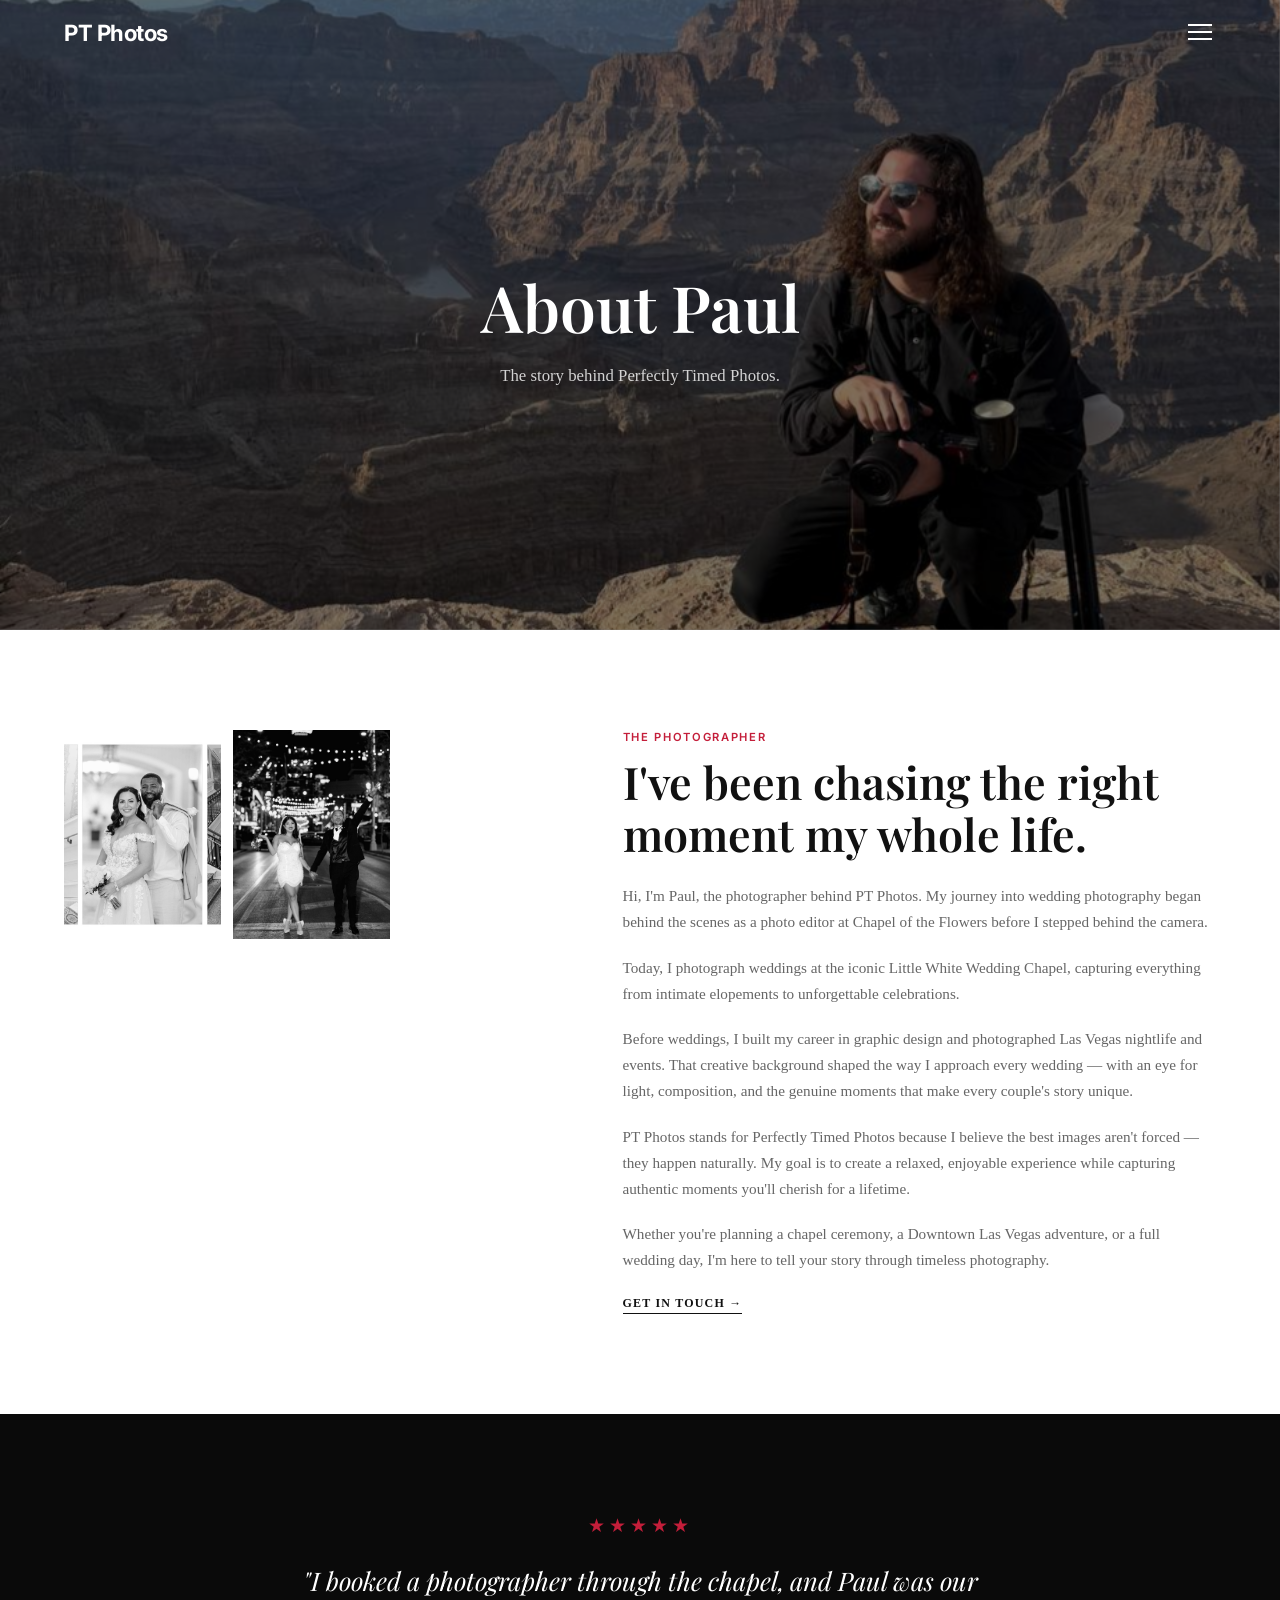
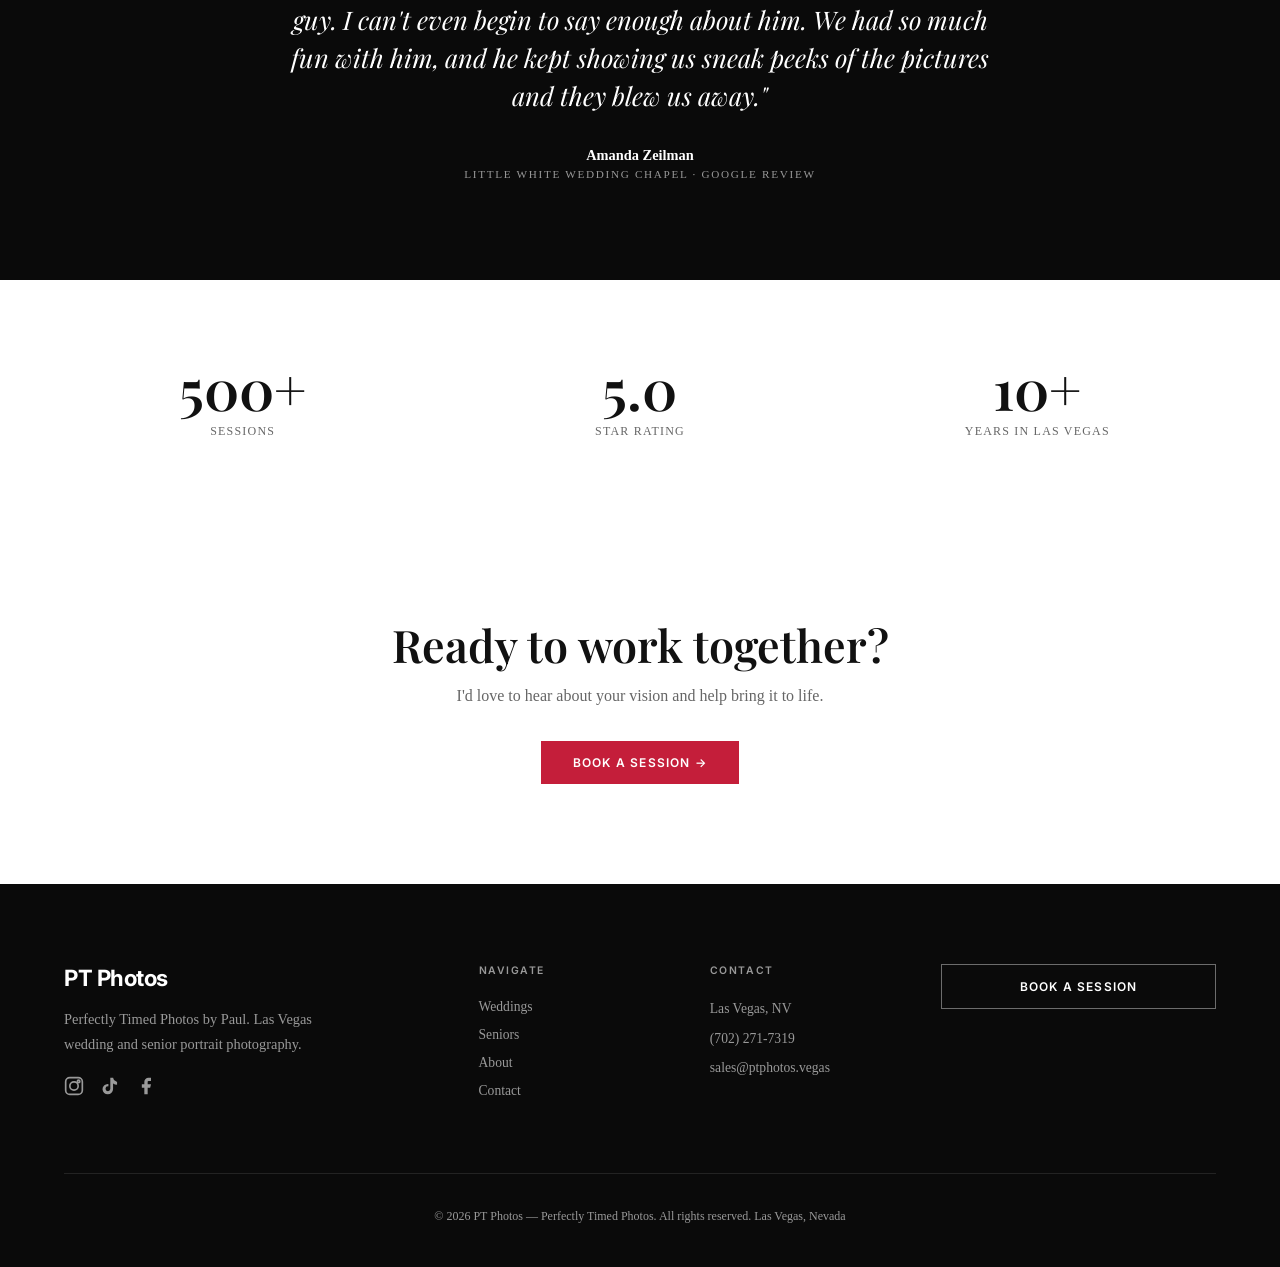
==== about.html @ 26a187cc "Add files via upload" ====
<!DOCTYPE html>
<html lang="en">
<head>
    <meta charset="UTF-8">
    <meta name="viewport" content="width=device-width, initial-scale=1.0">
    <title>About Paul | PT Photos Las Vegas</title>
    <meta name="description" content="Meet Paul, the photographer behind PT Photos. Las Vegas wedding and senior portrait photographer with 10+ years experience.">
    <link rel="canonical" href="https://ptphotos.vegas/about.html">
    <meta property="og:type" content="website">
    <meta property="og:title" content="About Paul | PT Photos Las Vegas">
    <meta property="og:description" content="Meet Paul, the photographer behind PT Photos. Las Vegas wedding and senior portrait photographer with 10+ years experience.">
    <meta property="og:image" content="https://ptphotos.vegas/photo20.JPG">
    <meta property="og:url" content="https://ptphotos.vegas/about.html">
    <meta name="twitter:card" content="summary_large_image">
    <link rel="stylesheet" href="styles.css">
</head>
<body>

    <nav class="navbar" id="navbar">
        <div class="nav-container">
            <a href="index.html" class="logo">PT Photos</a>
            <button class="nav-toggle" id="navToggle" aria-label="Menu">
                <span></span>
                <span></span>
                <span></span>
            </button>
            <ul class="nav-menu" id="navMenu">
                <li><a href="weddings.html">Weddings</a></li>
                <li><a href="seniors.html">Seniors</a></li>
                <li><a href="about.html" class="active">About</a></li>
                <li><a href="contact.html">Contact</a></li>
            </ul>
        </div>
    </nav>

    <!-- About Hero -->
    <section class="page-header" style="min-height:70vh">
        <div class="hero-bg">
            <img src="photo20.JPG" alt="Paul - PT Photos">
        </div>
        <div class="hero-overlay"></div>
        <div class="hero-content">
            <h1>About Paul</h1>
            <p class="hero-desc">The story behind Perfectly Timed Photos.</p>
        </div>
    </section>

    <!-- About Content -->
    <section class="about-home" style="padding:100px 0">
        <div class="container">
            <div class="about-home-grid reveal">
                <div class="about-home-photos">
                    <img loading="lazy" src="photo3.JPG" alt="Paul at work">
                    <img loading="lazy" src="photo5.JPG" alt="Wedding moment">
                </div>
                <div class="about-home-text">
                    <span class="section-label">The Photographer</span>
                    <h2 class="section-title">I've been chasing the right moment my whole life.</h2>
                    <p>Hi, I'm Paul, the photographer behind PT Photos. My journey into wedding photography began behind the scenes as a photo editor at Chapel of the Flowers before I stepped behind the camera.</p>
                    <p>Today, I photograph weddings at the iconic Little White Wedding Chapel, capturing everything from intimate elopements to unforgettable celebrations.</p>
                    <p>Before weddings, I built my career in graphic design and photographed Las Vegas nightlife and events. That creative background shaped the way I approach every wedding — with an eye for light, composition, and the genuine moments that make every couple's story unique.</p>
                    <p>PT Photos stands for Perfectly Timed Photos because I believe the best images aren't forced — they happen naturally. My goal is to create a relaxed, enjoyable experience while capturing authentic moments you'll cherish for a lifetime.</p>
                    <p>Whether you're planning a chapel ceremony, a Downtown Las Vegas adventure, or a full wedding day, I'm here to tell your story through timeless photography.</p>
                    <a href="contact.html" class="link-arrow">Get in Touch →</a>
                </div>
            </div>
        </div>
    </section>

    <!-- Testimonial -->
    <section class="testimonial">
        <div class="container">
            <div class="testimonial-content reveal">
                <div class="stars">★★★★★</div>
                <blockquote>"I booked a photographer through the chapel, and Paul was our guy. I can't even begin to say enough about him. We had so much fun with him, and he kept showing us sneak peeks of the pictures and they blew us away."</blockquote>
                <div class="testimonial-author">Amanda Zeilman</div>
                <div class="testimonial-source">Little White Wedding Chapel · Google Review</div>
            </div>
        </div>
    </section>

    <!-- Stats -->
    <section class="stats">
        <div class="container">
            <div class="stats-grid reveal">
                <div class="stat-item">
                    <div class="stat-number">500+</div>
                    <div class="stat-label">Sessions</div>
                </div>
                <div class="stat-item">
                    <div class="stat-number">5.0</div>
                    <div class="stat-label">Star Rating</div>
                </div>
                <div class="stat-item">
                    <div class="stat-number">10+</div>
                    <div class="stat-label">Years in Las Vegas</div>
                </div>
            </div>
        </div>
    </section>

    <!-- CTA -->
    <section class="cta-section">
        <div class="container">
            <div class="reveal">
                <h2 class="section-title">Ready to work together?</h2>
                <p>I'd love to hear about your vision and help bring it to life.</p>
                <a href="contact.html" class="btn btn-primary">Book a Session →</a>
            </div>
        </div>
    </section>

    <!-- Footer -->
    <footer class="footer">
        <div class="container">
            <div class="footer-grid">
                <div class="footer-brand">
                   <a href="index.html" class="logo" style="color:#fff">PT Photos</a>
                    <p>Perfectly Timed Photos by Paul. Las Vegas wedding and senior portrait photography.</p>
                    <div class="social-links">
                        <a href="https://www.instagram.com/ptphotos.vegas" target="_blank" rel="noopener" aria-label="Instagram">
                            <svg width="20" height="20" viewBox="0 0 24 24" fill="none" stroke="currentColor" stroke-width="2"><rect x="2" y="2" width="20" height="20" rx="5"/><circle cx="12" cy="12" r="5"/><circle cx="17.5" cy="6.5" r="1.5"/></svg>
                        </a>
                        <a href="https://www.tiktok.com/@perfectly.timed8" target="_blank" rel="noopener" aria-label="TikTok">
                            <svg width="20" height="20" viewBox="0 0 24 24" fill="currentColor"><path d="M19.59 6.69a4.83 4.83 0 01-3.77-4.25V2h-3.45v13.67a2.89 2.89 0 01-2.88 2.5 2.89 2.89 0 01-2.88-2.89 2.89 2.89 0 012.88-2.89c.2 0 .39.02.58.06V9.66a6.37 6.37 0 00-.58-.03A6.34 6.34 0 003 16.04 6.34 6.34 0 009.34 22a6.34 6.34 0 006.34-6.34V9.01a8.16 8.16 0 004.8 1.55V7.11a4.85 4.85 0 01-.89-.42z"/></svg>
                        </a>
                        <a href="https://www.facebook.com/share/1CvV9tf7gH/" target="_blank" rel="noopener" aria-label="Facebook">
                            <svg width="20" height="20" viewBox="0 0 24 24" fill="currentColor"><path d="M18 2h-3a5 5 0 00-5 5v3H7v4h3v8h4v-8h3l1-4h-4V7a1 1 0 011-1h3z"/></svg>
                        </a>
                    </div>
                </div>
                <div>
                    <div class="footer-title">Navigate</div>
                    <ul class="footer-links">
                        <li><a href="weddings.html">Weddings</a></li>
                        <li><a href="seniors.html">Seniors</a></li>
                        <li><a href="about.html">About</a></li>
                        <li><a href="contact.html">Contact</a></li>
                    </ul>
                </div>
                <div>
                    <div class="footer-title">Contact</div>
                    <div class="footer-contact">
                        <p>Las Vegas, NV</p>
                        <p>(702) 271-7319</p>
                        <p>sales@ptphotos.vegas</p>
                    </div>
                </div>
                <div>
                    <a href="contact.html" class="btn btn-outline" style="width:100%">Book a Session</a>
                </div>
            </div>
            <div class="footer-bottom">
                <p>© 2026 PT Photos — Perfectly Timed Photos. All rights reserved. Las Vegas, Nevada</p>
            </div>
        </div>
    </footer>

    <script src="script.js"></script>
</body>
</html>
---- styles.css ----
/* ============================================
   PT Photos — Multi-Page Website
   Based on Airo.ai design from video
   ============================================ */

@import url('https://fonts.googleapis.com/css2?family=Inter:wght@300;400;500;600;700&family=Playfair+Display:ital,wght@0,400;0,600;0,700;1,400&display=swap');

:root {
    --bg: #ffffff;
    --bg-dark: #0a0a0a;
    --bg-card: #111111;
    --text: #111111;
    --text-light: #ffffff;
    --text-muted: #666666;
    --text-muted-dark: #999999;
    --accent: #c41e3a;
    --accent-hover: #a01830;
    --border: rgba(0,0,0,0.08);
    --border-light: rgba(255,255,255,0.1);
    --transition: all 0.3s ease;
    --font-serif: 'Playfair Display', Georgia, serif;
    --font-sans: 'Inter', -apple-system, BlinkMacSystemFont, sans-serif;
}

* { margin: 0; padding: 0; box-sizing: border-box; }

html, body {
    overflow-x: hidden;
    max-width: 100%;
}

.container {
    max-width: 1200px;
    margin: 0 auto;
    padding: 0 24px;
}

img { max-width: 100%; display: block; }

/* ─── Typography ─── */
h1, h2, h3, h4 {
    font-family: var(--font-serif);
    font-weight: 600;
    line-height: 1.2;
}

.section-label {
    font-family: var(--font-sans);
    font-size: 0.7rem;
    font-weight: 600;
    text-transform: uppercase;
    letter-spacing: 0.15em;
    color: var(--accent);
    margin-bottom: 16px;
    display: block;
}

.section-title {
    font-family: var(--font-serif);
    font-size: clamp(1.8rem, 4vw, 2.8rem);
    font-weight: 600;
    line-height: 1.15;
    margin-bottom: 20px;
    color: var(--text);
}

.section-title.light { color: var(--text-light); }

p {
    color: var(--text-muted);
    line-height: 1.7;
    margin-bottom: 16px;
}

/* ─── Buttons ─── */
.btn {
    display: inline-flex;
    align-items: center;
    justify-content: center;
    gap: 8px;
    padding: 14px 32px;
    font-family: var(--font-sans);
    font-size: 0.75rem;
    font-weight: 600;
    text-transform: uppercase;
    letter-spacing: 0.1em;
    text-decoration: none;
    border: none;
    cursor: pointer;
    transition: var(--transition);
}

.btn-primary {
    background: var(--accent);
    color: #fff;
}
.btn-primary:hover { background: var(--accent-hover); }

.btn-dark {
    background: var(--text);
    color: #fff;
}
.btn-dark:hover { background: #333; }

.btn-outline {
    background: transparent;
    color: var(--text-light);
    border: 1px solid rgba(255,255,255,0.4);
}
.btn-outline:hover {
    background: rgba(255,255,255,0.1);
    border-color: #fff;
}

.btn-outline-dark {
    background: transparent;
    color: var(--text);
    border: 1px solid var(--text);
}
.btn-outline-dark:hover {
    background: var(--text);
    color: #fff;
}

/* ─── Navigation ─── */
.navbar {
    position: fixed;
    top: 0; left: 0; right: 0;
    z-index: 1000;
    background: transparent;
    border-bottom: none;
    transition: var(--transition);
}

.navbar.scrolled {
    background: rgba(10,10,10,0.95) !important;
    backdrop-filter: blur(10px) !important;
    border-bottom: 1px solid rgba(255,255,255,0.1) !important;
}




.nav-container {
    max-width: 1200px;
    margin: 0 auto;
    padding: 0 24px;
    display: flex;
    align-items: center;
    justify-content: space-between;
    height: 64px;
}
.logo {
    font-family: var(--font-sans);
    font-size: 1.4rem;
    font-weight: 700;
    color: #fff;
    text-decoration: none;
    letter-spacing: -0.02em;
    white-space: nowrap;
}



.logo-icon {
    width: 32px;
    height: 32px;
    position: relative;
}

.logo-icon svg {
    width: 100%; height: 100%;
    fill: none;
    stroke: #fff;
    stroke-width: 2;
}


.nav-menu {
    position: fixed;
    top: 0;
    right: 0;
    transform: translateX(100%);
    width: 70%;
    max-width: 300px;
    height: 100vh;
    background: var(--bg-dark);
    flex-direction: column;
    padding: 80px 32px;
    gap: 24px;
    transition: transform 0.3s ease;
    border-left: 1px solid rgba(255,255,255,0.1);
    align-items: flex-start;
    display: flex;
    list-style: none;
}

.nav-menu.active { transform: translateX(0); }


.nav-menu a {
    color: rgba(255,255,255,0.7);
    text-decoration: none;
    font-size: 0.8rem;
    font-weight: 500;
    text-transform: uppercase;
    letter-spacing: 0.08em;
    transition: var(--transition);
    position: relative;
}

.nav-menu a:hover,
.nav-menu a.active {
    color: #fff;
}


.nav-menu a.active::after {
    content: '';
    position: absolute;
    bottom: -4px;
    left: 0; right: 0;
    height: 1px;
    background: var(--accent);
}

.nav-toggle {
    display: flex;
    flex-direction: column;
    gap: 5px;
    background: none;
    border: none;
    cursor: pointer;
    padding: 4px;
    z-index: 1001;
}

.nav-toggle span {
    display: block;
    width: 24px;
    height: 2px;
    background: #fff;
    transition: var(--transition);
}


/* ─── Hero ─── */
.hero {
    position: relative;
    min-height: 100vh;
    min-height: 100dvh;      /* ← iOS фикс */
    display: flex;
    align-items: center;
    justify-content: center;
    text-align: center;
    overflow: hidden;
    padding-top: 64px;
    isolation: isolate;      /* ← новый stacking context */
    touch-action: pan-y;     /* ← только вертикальный скролл */
}


.hero-bg {
    position: absolute;
    inset: 0;
    z-index: 0;
    transform: translateZ(0);   /* ← аппаратное ускорение */
    will-change: transform;     /* ← фикс дергания */
}


.hero-bg img {
    width: 100%;
    height: 100%;
    object-fit: cover;
    transform: translateZ(0);   /* ← iOS фикс */
    will-change: transform;
}

/* === Мобильный фикс: фоновые картинки не двигаются при touch === */
.hero-bg img,
.family-sessions .hero-bg img,
.page-header .hero-bg img {
    touch-action: none;
    pointer-events: none;
    user-select: none;
    -webkit-user-drag: none;
}

.hero-overlay {
    position: absolute;
    inset: 0;
    background: rgba(0,0,0,0.5);
    z-index: 1;
}

.hero-content {
    position: relative;
    z-index: 2;
    max-width: 700px;
    padding: 40px 24px;
}

.hero-label {
    font-size: 0.7rem;
    font-weight: 600;
    text-transform: uppercase;
    letter-spacing: 0.2em;
    color: rgba(255,255,255,0.7);
    margin-bottom: 20px;
}

.hero h1,
.family-sessions h1,
.page-header h1 {
    font-family: var(--font-serif);
    font-size: clamp(2.2rem, 5vw, 4rem);
    font-weight: 600;
    color: #fff;
    margin-bottom: 20px;
    line-height: 1.1;
}


.hero-desc {
    font-size: 1.05rem;
    color: rgba(255,255,255,0.8);
    max-width: 520px;
    margin: 0 auto 32px;
    line-height: 1.7;
}

.hero-buttons {
    display: flex;
    gap: 16px;
    justify-content: center;
    flex-wrap: wrap;
}

/* ─── Family Sessions (Home) ─── */
.family-sessions {
    position: relative;
    min-height: 80vh;
    min-height: 80dvh;       /* ← iOS фикс */
    display: flex;
    align-items: center;
    justify-content: center;
    text-align: center;
    overflow: hidden;
    isolation: isolate;
    touch-action: pan-y;
}


.family-sessions .hero-bg img {
    opacity: 0.8;
}

.family-sessions .hero-overlay {
    background: rgba(0,0,0,0.45);
}

/* ─── About (Home) ─── */
.about-home {
    padding: 100px 0;
    background: var(--bg);
}

.about-home-grid {
    display: grid;
    grid-template-columns: 1fr 1.2fr;
    gap: 64px;
    align-items: start;
}

.about-home-photos {
    display: grid;
    grid-template-columns: repeat(3, 1fr);
    gap: 12px;
}

.about-home-photos img {
    width: 100%;
    aspect-ratio: 3/4;
    object-fit: cover;
    filter: grayscale(100%);
}

.about-home-text .section-label {
    margin-bottom: 12px;
}

.about-home-text .section-title {
    margin-bottom: 24px;
}

.about-home-text p {
    font-size: 0.95rem;
    margin-bottom: 20px;
}

.link-arrow {
    display: inline-flex;
    align-items: center;
    gap: 6px;
    font-size: 0.75rem;
    font-weight: 600;
    text-transform: uppercase;
    letter-spacing: 0.1em;
    color: var(--text);
    text-decoration: none;
    border-bottom: 1px solid var(--text);
    padding-bottom: 2px;
    transition: var(--transition);
}

.link-arrow:hover {
    color: var(--accent);
    border-color: var(--accent);
}

/* ─── Testimonial ─── */
.testimonial {
    background: var(--bg-dark);
    padding: 100px 0;
    text-align: center;
}

.testimonial-content {
    max-width: 700px;
    margin: 0 auto;
}

.stars {
    color: var(--accent);
    font-size: 1.2rem;
    letter-spacing: 4px;
    margin-bottom: 24px;
}

.testimonial blockquote {
    font-family: var(--font-serif);
    font-size: clamp(1.2rem, 3vw, 1.6rem);
    font-style: italic;
    color: var(--text-light);
    line-height: 1.5;
    margin-bottom: 32px;
}

.testimonial-author {
    color: var(--text-light);
    font-weight: 600;
    font-size: 0.9rem;
    margin-bottom: 4px;
}

.testimonial-source {
    font-size: 0.7rem;
    text-transform: uppercase;
    letter-spacing: 0.15em;
    color: var(--text-muted-dark);
}

/* ─── Stats ─── */
.stats {
    padding: 80px 0;
    background: var(--bg);
}

.stats-grid {
    display: grid;
    grid-template-columns: repeat(3, 1fr);
    gap: 40px;
    text-align: center;
}

.stat-number {
    font-family: var(--font-serif);
    font-size: clamp(2.5rem, 5vw, 3.5rem);
    font-weight: 600;
    color: var(--text);
    line-height: 1;
    margin-bottom: 8px;
}

.stat-label {
    font-size: 0.75rem;
    font-weight: 500;
    text-transform: uppercase;
    letter-spacing: 0.1em;
    color: var(--text-muted);
}

/* ─── CTA Section ─── */
.cta-section {
    padding: 100px 0;
    text-align: center;
    background: var(--bg);
}

.cta-section .section-title {
    margin-bottom: 12px;
}

.cta-section p {
    max-width: 500px;
    margin: 0 auto 32px;
}

.cta-buttons {
    display: flex;
    gap: 16px;
    justify-content: center;
    flex-wrap: wrap;
    margin-bottom: 32px;
}

.cta-contact {
    display: flex;
    gap: 32px;
    justify-content: center;
    flex-wrap: wrap;
}

.cta-contact a {
    color: var(--text-muted);
    text-decoration: none;
    font-size: 0.9rem;
    display: flex;
    align-items: center;
    gap: 8px;
    transition: var(--transition);
}

.cta-contact a:hover { color: var(--text); }

/* ─── Footer ─── */
.footer {
    background: var(--bg-dark);
    color: var(--text-light);
    padding: 80px 0 40px;
}

.footer-grid {
    display: grid;
    grid-template-columns: 2fr 1fr 1fr 1.5fr;
    gap: 48px;
    margin-bottom: 64px;
}

.footer-brand p {
    color: var(--text-muted-dark);
    font-size: 0.9rem;
    max-width: 280px;
    margin: 16px 0 20px;
}

.social-links {
    display: flex;
    gap: 16px;
}

.social-links a {
    color: var(--text-muted-dark);
    transition: var(--transition);
}

.social-links a:hover { color: #fff; }

.footer-title {
    font-family: var(--font-sans);
    font-size: 0.65rem;
    font-weight: 600;
    text-transform: uppercase;
    letter-spacing: 0.15em;
    color: var(--text-muted-dark);
    margin-bottom: 20px;
}

.footer-links {
    list-style: none;
}

.footer-links li { margin-bottom: 10px; }

.footer-links a {
    color: var(--text-muted-dark);
    text-decoration: none;
    font-size: 0.85rem;
    transition: var(--transition);
}

.footer-links a:hover { color: #fff; }

.footer-contact p {
    color: var(--text-muted-dark);
    font-size: 0.85rem;
    margin-bottom: 6px;
}

.footer-contact .btn {
    margin-top: 16px;
    width: 100%;
}

.footer-bottom {
    border-top: 1px solid var(--border-light);
    padding-top: 32px;
    text-align: center;
}

.footer-bottom p {
    font-size: 0.75rem;
    color: var(--text-muted-dark);
    margin: 0;
}

/* ─── Page Header (Weddings/Seniors inner) ─── */
.page-header {
    position: relative;
    min-height: 90vh;
    min-height: 90dvh;       /* ← iOS фикс */
    display: flex;
    align-items: center;
    justify-content: center;
    text-align: center;
    overflow: hidden;
    padding-top: 64px;
    isolation: isolate;
    touch-action: pan-y;
}


.page-header .hero-content {
    max-width: 640px;
}

/* ─── Portfolio ─── */
.portfolio-section {
    padding: 100px 0;
    background: var(--bg);
}

.portfolio-masonry {
    column-count: 2;
    column-gap: 16px;
}

.portfolio-masonry .portfolio-item {
    break-inside: avoid;
    margin-bottom: 16px;
    overflow: hidden;
}

.portfolio-masonry img {
    width: 100%;
    transition: transform 0.6s ease;
}

.portfolio-masonry .portfolio-item:hover img {
    transform: scale(1.03);
}

/* ─── Packages ─── */
.packages-section {
    background: var(--bg-dark);
    padding: 100px 0;
}

.packages-section .section-label,
.packages-section .section-title,
.packages-section > .container > p {
    text-align: center;
}

.packages-section > .container > p {
    max-width: 600px;
    margin: 0 auto 48px;
    color: var(--text-muted-dark);
}

.packages-grid {
    display: grid;
    grid-template-columns: repeat(4, 1fr);
    gap: 20px;
}


.package-card {
    background: rgba(255,255,255,0.03);
    border: 1px solid var(--border-light);
    padding: 32px 24px;
    transition: border-color 0.3s ease, box-shadow 0.3s ease;
    display: flex;
    flex-direction: column;
}

.package-card:hover {
    border-color: rgba(255,255,255,0.3);
    box-shadow: 0 8px 32px rgba(0,0,0,0.25);
}


.package-card.featured {
    background: var(--accent);
    border-color: var(--accent);
}

.package-card.featured .package-name,
.package-card.featured .package-price,
.package-card.featured .package-desc,
.package-card.featured .package-list li,
.package-card.featured .package-badge {
    color: #fff;
}

.package-card.featured .package-list li::before {
    background: #fff;
}

.package-badge {
    font-size: 0.65rem;
    font-weight: 700;
    text-transform: uppercase;
    letter-spacing: 0.15em;
    color: var(--text-muted-dark);
    margin-bottom: 12px;
    min-height: 16px;
}

.package-name {
    font-family: var(--font-serif);
    font-size: 1.1rem;
    font-weight: 600;
    color: var(--text-light);
    margin-bottom: 4px;
}

.package-time {
    font-size: 0.75rem;
    color: var(--text-muted-dark);
    text-transform: uppercase;
    letter-spacing: 0.08em;
    margin-bottom: 12px;
}

.package-price {
    font-family: var(--font-serif);
    font-size: 2rem;
    font-weight: 600;
    color: var(--text-light);
    margin-bottom: 12px;
    line-height: 1;
}

.package-desc {
    font-size: 0.8rem;
    color: var(--text-muted-dark);
    margin-bottom: 20px;
    line-height: 1.5;
}

.package-list {
    list-style: none;
    margin-bottom: 24px;
    flex-grow: 1;
}

.package-list li {
    position: relative;
    padding-left: 18px;
    margin-bottom: 8px;
    font-size: 0.8rem;
    color: var(--text-muted-dark);
    line-height: 1.5;
}

.package-list li::before {
    content: '';
    position: absolute;
    left: 0;
    top: 7px;
    width: 5px;
    height: 5px;
    background: var(--accent);
    border-radius: 50%;
}

.package-card .btn-outline {
    width: 100%;
    font-size: 0.7rem;
}

.package-card.featured .btn-outline {
    border-color: rgba(255,255,255,0.5);
    color: #fff;
}

.package-card.featured .btn-outline:hover {
    background: rgba(255,255,255,0.15);
}

/* ─── Contact Form ─── */
.contact-section {
    padding: 100px 0;
    background: var(--bg);
}

.contact-section .section-label,
.contact-section .section-title {
    text-align: center;
}

.contact-section > .container > p {
    text-align: center;
    max-width: 500px;
    margin: 0 auto 40px;
}

.contact-grid {
    display: grid;
    grid-template-columns: 1fr 1fr;
    gap: 64px;
    max-width: 1000px;
    margin: 0 auto;
}

.contact-form {
    display: flex;
    flex-direction: column;
    gap: 16px;
}

.form-row {
    display: grid;
    grid-template-columns: 1fr 1fr;
    gap: 16px;
}

.contact-form input,
.contact-form select,
.contact-form textarea {
    width: 100%;
    background: transparent;
    border: 1px solid var(--border);
    padding: 14px 16px;
    color: var(--text);
    font-family: var(--font-sans);
    font-size: 0.9rem;
    outline: none;
    transition: var(--transition);
    border-radius: 0;
}

.contact-form input:focus,
.contact-form select:focus,
.contact-form textarea:focus {
    border-color: var(--text);
}

.contact-form input::placeholder,
.contact-form textarea::placeholder {
    color: #aaa;
}

.contact-form select {
    cursor: pointer;
    appearance: none;
    background-image: url("data:image/svg+xml,%3Csvg xmlns='http://www.w3.org/2000/svg' width='12' height='12' viewBox='0 0 24 24' fill='none' stroke='%23999' stroke-width='2'%3E%3Cpath d='M6 9l6 6 6-6'/%3E%3C/svg%3E");
    background-repeat: no-repeat;
    background-position: right 14px center;
}

.contact-form .btn-primary {
    width: 100%;
    margin-top: 8px;
}

.contact-info-box {
    padding-top: 8px;
}

.contact-info-item {
    margin-bottom: 24px;
}

.contact-info-item strong {
    display: block;
    font-size: 0.65rem;
    font-weight: 600;
    text-transform: uppercase;
    letter-spacing: 0.12em;
    color: var(--text-muted);
    margin-bottom: 4px;
}

.contact-info-item span,
.contact-info-item a {
    color: var(--text);
    font-size: 0.95rem;
    text-decoration: none;
}

.contact-info-item a:hover { color: var(--accent); }

/* ─── Dark CTA ─── */
.cta-dark {
    background: var(--bg-dark);
    padding: 80px 0;
    text-align: center;
}

.cta-dark h3 {
    font-family: var(--font-serif);
    font-size: clamp(1.4rem, 3vw, 2rem);
    color: var(--text-light);
    margin-bottom: 24px;
}

/* ─── Seniors Page ─── */
.seniors-about {
    padding: 100px 0;
    background: var(--bg);
}

.seniors-about-grid {
    display: grid;
    grid-template-columns: 1fr 1fr;
    gap: 64px;
    align-items: start;
}

.seniors-about-text ul {
    list-style: none;
    margin: 24px 0;
}

.seniors-about-text li {
    position: relative;
    padding-left: 18px;
    margin-bottom: 10px;
    color: var(--text-muted);
    font-size: 0.9rem;
}

.seniors-about-text li::before {
    content: '';
    position: absolute;
    left: 0;
    top: 9px;
    width: 5px;
    height: 5px;
    background: var(--accent);
    border-radius: 50%;
}

.seniors-gallery {
    display: grid;
    grid-template-columns: repeat(4, 1fr);
    gap: 12px;
}

.seniors-gallery img {
    width: 100%;
    height: 100%;
    aspect-ratio: 1;
    object-fit: cover;
    border-radius: 8px;
}

.seniors-gallery img.wide {
    grid-column: 2 / span 2;
    aspect-ratio: 2 / 1;
}


/* ─── Process ─── */
.process-section {
    padding: 100px 0;
    background: var(--bg);
}

.process-section .section-label,
.process-section .section-title {
    text-align: center;
}

.process-grid {
    display: grid;
    grid-template-columns: repeat(3, 1fr);
    gap: 40px;
    margin-top: 48px;
}

.process-step {
    text-align: center;
}

.process-number {
    font-family: var(--font-serif);
    font-size: 3rem;
    font-weight: 600;
    color: rgba(196,30,58,0.2);
    line-height: 1;
    margin-bottom: 16px;
}

.process-step h4 {
    font-size: 1.1rem;
    margin-bottom: 8px;
}

.process-step p {
    font-size: 0.85rem;
    max-width: 280px;
    margin: 0 auto;
}

/* ─── Contact Page ─── */
.contact-page-form {
    max-width: 600px;
    margin: 0 auto;
}

.contact-page-header {
    text-align: center;
    padding: 140px 0 60px;
    background: var(--bg);
}

.contact-details-grid {
    display: grid;
    grid-template-columns: repeat(3, 1fr);
    gap: 32px;
    max-width: 800px;
    margin: 48px auto 0;
    text-align: center;
}

.explore-tags {
    display: flex;
    gap: 12px;
    justify-content: center;
    flex-wrap: wrap;
    margin-top: 32px;
}

.explore-tags a {
    display: inline-block;
    padding: 10px 20px;
    border: 1px solid var(--border);
    color: var(--text);
    text-decoration: none;
    font-size: 0.75rem;
    font-weight: 500;
    text-transform: uppercase;
    letter-spacing: 0.08em;
    transition: var(--transition);
}

.explore-tags a:hover {
    border-color: var(--text);
    background: var(--text);
    color: #fff;
}

/* ─── FAQ ─── */
.faq-section {
    background: var(--bg-dark);
    padding: 100px 0;
}

.faq-section .section-label,
.faq-section .section-title {
    text-align: center;
}

.faq-list {
    max-width: 700px;
    margin: 48px auto 0;
}

.faq-item {
    border-bottom: 1px solid var(--border-light);
}

.faq-question {
    width: 100%;
    background: none;
    border: none;
    color: var(--text-light);
    font-family: var(--font-sans);
    font-size: 0.95rem;
    font-weight: 500;
    padding: 20px 0;
    text-align: left;
    cursor: pointer;
    display: flex;
    justify-content: space-between;
    align-items: center;
    transition: var(--transition);
}

.faq-question:hover { color: var(--accent); }

.faq-icon {
    font-size: 1.2rem;
    transition: transform 0.3s ease;
    color: var(--text-muted-dark);
}

.faq-item.active .faq-icon {
    transform: rotate(45deg);
}

.faq-answer {
    max-height: 0;
    overflow: hidden;
    transition: max-height 0.3s ease, padding 0.3s ease;
}

.faq-item.active .faq-answer {
    max-height: 200px;
    padding-bottom: 20px;
}

.faq-answer p {
    color: var(--text-muted-dark);
    font-size: 0.9rem;
    margin: 0;
}

/* ─── Mobile Menu ─── */
@media (max-width: 768px) {
    .nav-toggle.active span:nth-child(1) { transform: rotate(45deg) translate(5px, 5px); }
    .nav-toggle.active span:nth-child(2) { opacity: 0; }
    .nav-toggle.active span:nth-child(3) { transform: rotate(-45deg) translate(5px, -5px); }
    
    .about-home-grid,
    .contact-grid,
    .seniors-about-grid {
        grid-template-columns: 1fr;
    }

    .stats-grid,
    .packages-grid,
    .process-grid,
    .footer-grid,
    .contact-details-grid {
        grid-template-columns: 1fr;
    }
    
    .portfolio-masonry { column-count: 1; }
    
    .footer-grid { gap: 32px; }
    
    .form-row { grid-template-columns: 1fr; }
    
    .hero h1 { font-size: 2rem; }

    .seniors-gallery {
        grid-template-columns: repeat(2, 1fr);
    }
    .seniors-gallery img.wide {
        grid-column: span 2;
    }
}

@media (max-width: 1024px) {
    .packages-grid { grid-template-columns: repeat(2, 1fr); }
}


@media (max-width: 480px) {
    .packages-grid { grid-template-columns: 1fr; }
    .about-home-photos { grid-template-columns: 1fr; }
    .about-home-photos img { aspect-ratio: 16/9; }
}





/* ─── Scroll Reveal ─── */
.reveal {
    opacity: 0;
    transform: translateY(30px);
    transition: opacity 0.8s ease, transform 0.8s ease;
}

.reveal.active {
    opacity: 1;
    transform: translateY(0);
}
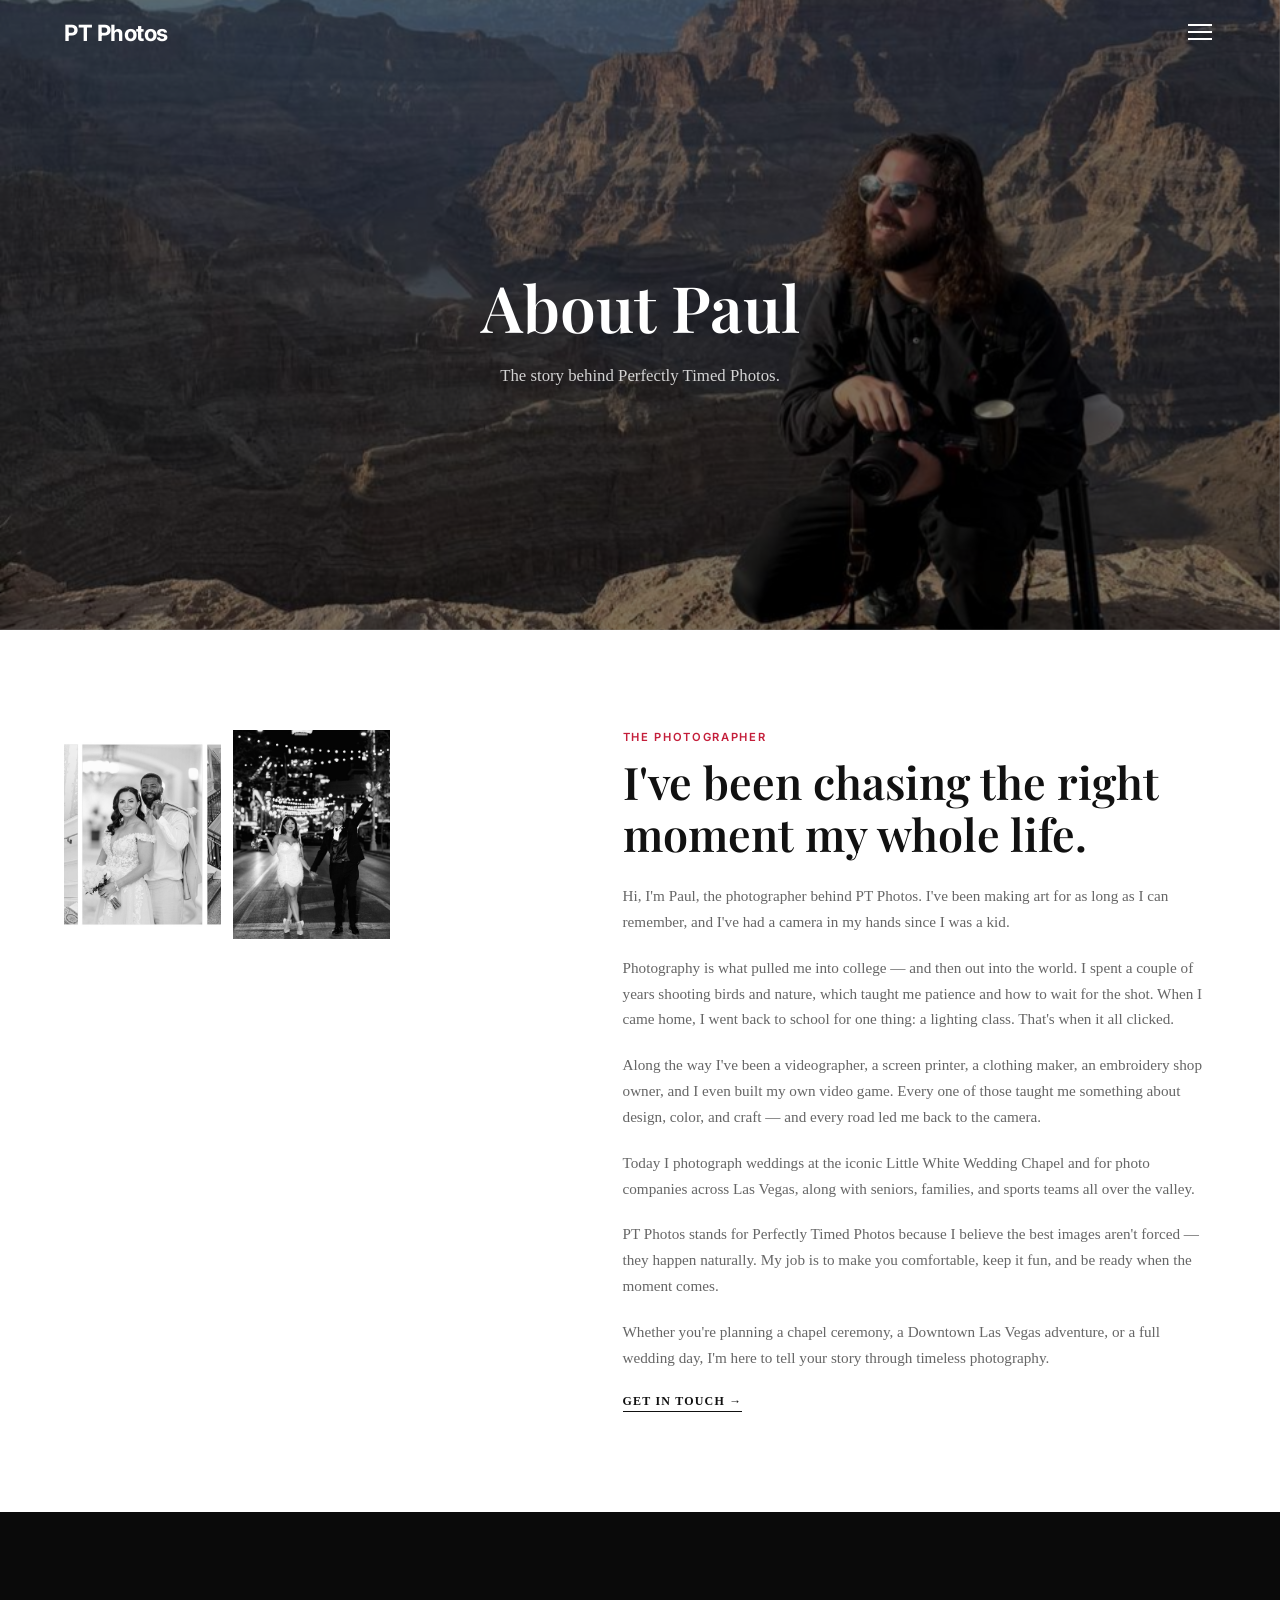
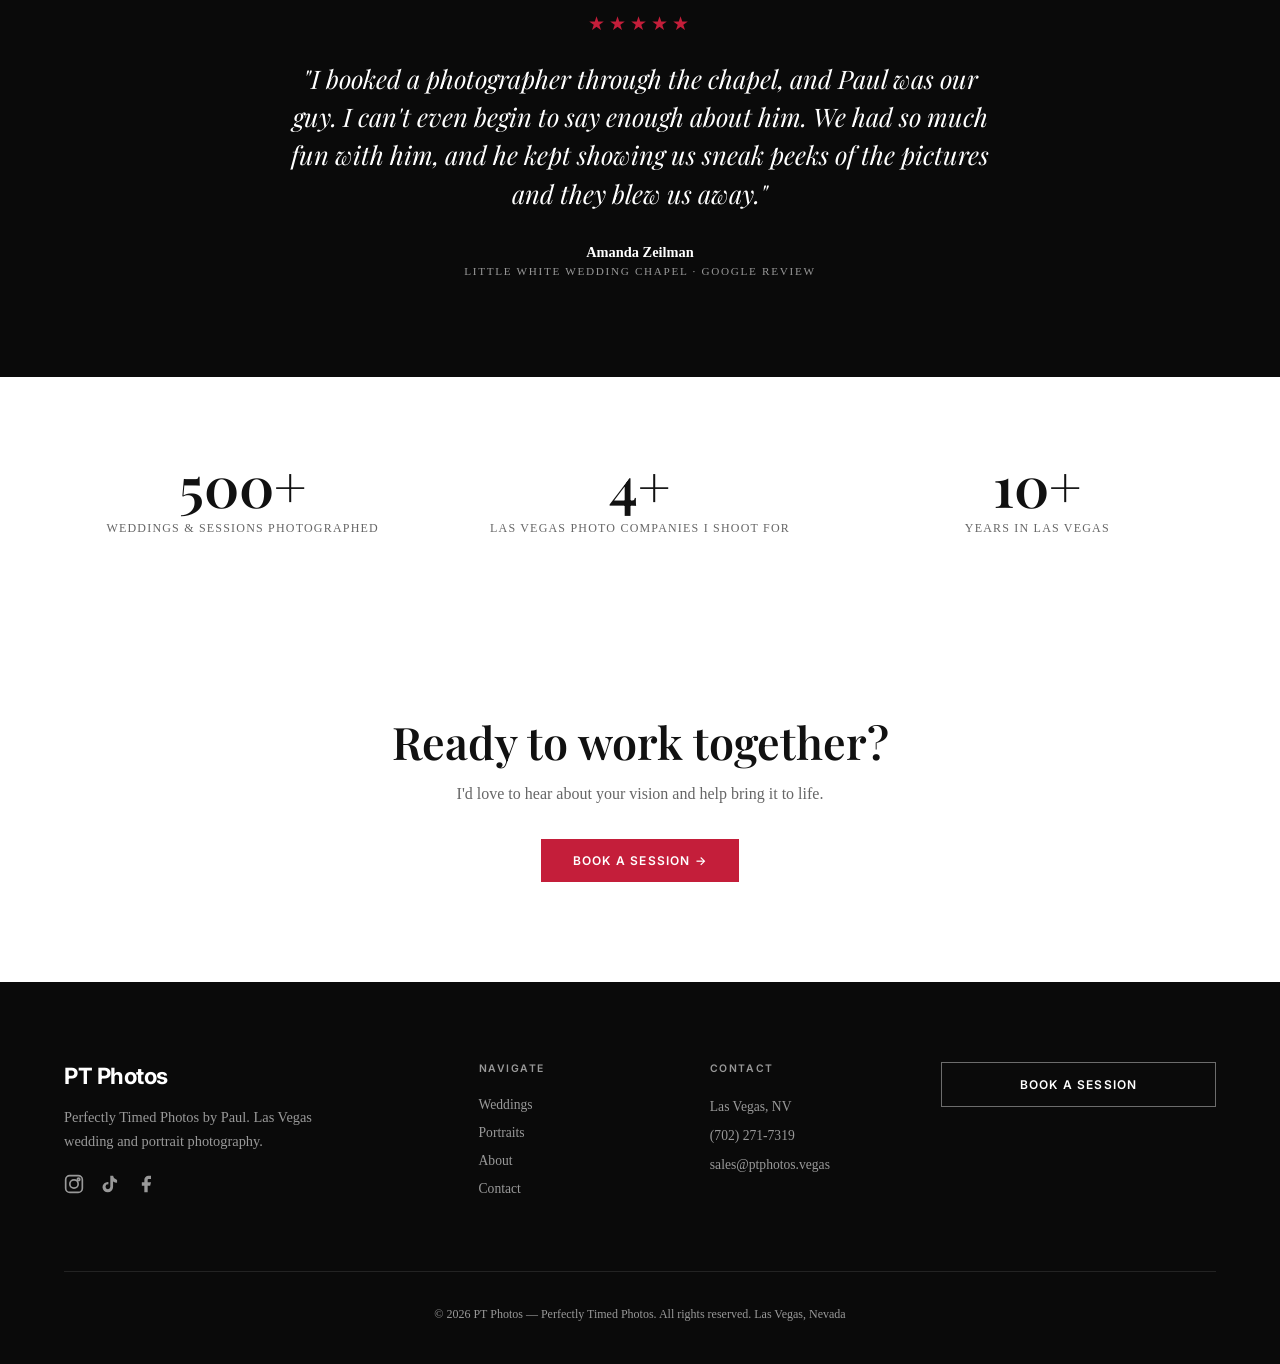
==== commit 34470588: "Add files via upload" ====
--- a/about.html
+++ b/about.html
@@ -4,14 +4,17 @@
     <meta charset="UTF-8">
     <meta name="viewport" content="width=device-width, initial-scale=1.0">
     <title>About Paul | PT Photos Las Vegas</title>
-    <meta name="description" content="Meet Paul, the photographer behind PT Photos. Las Vegas wedding and senior portrait photographer with 10+ years experience.">
+    <meta name="description" content="Meet Paul, the photographer behind PT Photos. Las Vegas wedding and portrait photographer, artist, and storyteller.">
     <link rel="canonical" href="https://ptphotos.vegas/about.html">
     <meta property="og:type" content="website">
     <meta property="og:title" content="About Paul | PT Photos Las Vegas">
-    <meta property="og:description" content="Meet Paul, the photographer behind PT Photos. Las Vegas wedding and senior portrait photographer with 10+ years experience.">
+    <meta property="og:description" content="Meet Paul, the photographer behind PT Photos. Las Vegas wedding and portrait photographer, artist, and storyteller.">
     <meta property="og:image" content="https://ptphotos.vegas/photo20.JPG">
     <meta property="og:url" content="https://ptphotos.vegas/about.html">
     <meta name="twitter:card" content="summary_large_image">
+    <link rel="icon" href="favicon.svg" type="image/svg+xml">
+    <link rel="icon" href="favicon.png" sizes="32x32">
+    <link rel="apple-touch-icon" href="apple-touch-icon.png">
     <link rel="stylesheet" href="styles.css">
 </head>
 <body>
@@ -26,7 +29,7 @@
             </button>
             <ul class="nav-menu" id="navMenu">
                 <li><a href="weddings.html">Weddings</a></li>
-                <li><a href="seniors.html">Seniors</a></li>
+                <li><a href="seniors.html">Portraits</a></li>
                 <li><a href="about.html" class="active">About</a></li>
                 <li><a href="contact.html">Contact</a></li>
             </ul>
@@ -56,10 +59,11 @@
                 <div class="about-home-text">
                     <span class="section-label">The Photographer</span>
                     <h2 class="section-title">I've been chasing the right moment my whole life.</h2>
-                    <p>Hi, I'm Paul, the photographer behind PT Photos. My journey into wedding photography began behind the scenes as a photo editor at Chapel of the Flowers before I stepped behind the camera.</p>
-                    <p>Today, I photograph weddings at the iconic Little White Wedding Chapel, capturing everything from intimate elopements to unforgettable celebrations.</p>
-                    <p>Before weddings, I built my career in graphic design and photographed Las Vegas nightlife and events. That creative background shaped the way I approach every wedding — with an eye for light, composition, and the genuine moments that make every couple's story unique.</p>
-                    <p>PT Photos stands for Perfectly Timed Photos because I believe the best images aren't forced — they happen naturally. My goal is to create a relaxed, enjoyable experience while capturing authentic moments you'll cherish for a lifetime.</p>
+                    <p>Hi, I'm Paul, the photographer behind PT Photos. I've been making art for as long as I can remember, and I've had a camera in my hands since I was a kid.</p>
+                    <p>Photography is what pulled me into college — and then out into the world. I spent a couple of years shooting birds and nature, which taught me patience and how to wait for the shot. When I came home, I went back to school for one thing: a lighting class. That's when it all clicked.</p>
+                    <p>Along the way I've been a videographer, a screen printer, a clothing maker, an embroidery shop owner, and I even built my own video game. Every one of those taught me something about design, color, and craft — and every road led me back to the camera.</p>
+                    <p>Today I photograph weddings at the iconic Little White Wedding Chapel and for photo companies across Las Vegas, along with seniors, families, and sports teams all over the valley.</p>
+                    <p>PT Photos stands for Perfectly Timed Photos because I believe the best images aren't forced — they happen naturally. My job is to make you comfortable, keep it fun, and be ready when the moment comes.</p>
                     <p>Whether you're planning a chapel ceremony, a Downtown Las Vegas adventure, or a full wedding day, I'm here to tell your story through timeless photography.</p>
                     <a href="contact.html" class="link-arrow">Get in Touch →</a>
                 </div>
@@ -85,11 +89,11 @@
             <div class="stats-grid reveal">
                 <div class="stat-item">
                     <div class="stat-number">500+</div>
-                    <div class="stat-label">Sessions</div>
+                    <div class="stat-label">Weddings &amp; Sessions Photographed</div>
                 </div>
                 <div class="stat-item">
-                    <div class="stat-number">5.0</div>
-                    <div class="stat-label">Star Rating</div>
+                    <div class="stat-number">4+</div>
+                    <div class="stat-label">Las Vegas Photo Companies I Shoot For</div>
                 </div>
                 <div class="stat-item">
                     <div class="stat-number">10+</div>
@@ -116,7 +120,7 @@
             <div class="footer-grid">
                 <div class="footer-brand">
                    <a href="index.html" class="logo" style="color:#fff">PT Photos</a>
-                    <p>Perfectly Timed Photos by Paul. Las Vegas wedding and senior portrait photography.</p>
+                    <p>Perfectly Timed Photos by Paul. Las Vegas wedding and portrait photography.</p>
                     <div class="social-links">
                         <a href="https://www.instagram.com/ptphotos.vegas" target="_blank" rel="noopener" aria-label="Instagram">
                             <svg width="20" height="20" viewBox="0 0 24 24" fill="none" stroke="currentColor" stroke-width="2"><rect x="2" y="2" width="20" height="20" rx="5"/><circle cx="12" cy="12" r="5"/><circle cx="17.5" cy="6.5" r="1.5"/></svg>
@@ -133,7 +137,7 @@
                     <div class="footer-title">Navigate</div>
                     <ul class="footer-links">
                         <li><a href="weddings.html">Weddings</a></li>
-                        <li><a href="seniors.html">Seniors</a></li>
+                        <li><a href="seniors.html">Portraits</a></li>
                         <li><a href="about.html">About</a></li>
                         <li><a href="contact.html">Contact</a></li>
                     </ul>
--- a/styles.css
+++ b/styles.css
@@ -1192,3 +1192,57 @@
     opacity: 1;
     transform: translateY(0);
 }
+
+/* Families & Teams */
+.groups-section {
+    padding: 100px 0 40px;
+    background: var(--bg);
+}
+.groups-content {
+    max-width: 640px;
+    margin: 0 auto;
+    text-align: center;
+}
+.groups-content p {
+    margin: 16px 0 32px;
+}
+
+.packages-section .packages-note {
+    text-align: center;
+    margin-top: 40px;
+    color: var(--text-muted-dark);
+}
+.groups-content { max-width: 880px; }
+.groups-grid {
+    display: grid;
+    grid-template-columns: 1fr 1fr;
+    gap: 24px;
+    margin: 32px 0;
+    text-align: left;
+}
+.group-card {
+    border: 1px solid rgba(0,0,0,0.1);
+    padding: 32px;
+}
+.group-card h4 {
+    font-family: var(--font-serif);
+    font-size: 1.4rem;
+    margin-bottom: 8px;
+}
+.group-price {
+    font-family: var(--font-serif);
+    font-size: 2rem;
+    color: var(--accent);
+    margin-bottom: 12px;
+}
+.group-price span {
+    font-family: var(--font-sans);
+    font-size: 0.85rem;
+    color: inherit;
+    opacity: 0.7;
+}
+.groups-content .group-card p { margin: 0 0 12px; }
+.group-fine { font-size: 0.85rem; opacity: 0.7; }
+@media (max-width: 768px) {
+    .groups-grid { grid-template-columns: 1fr; }
+}
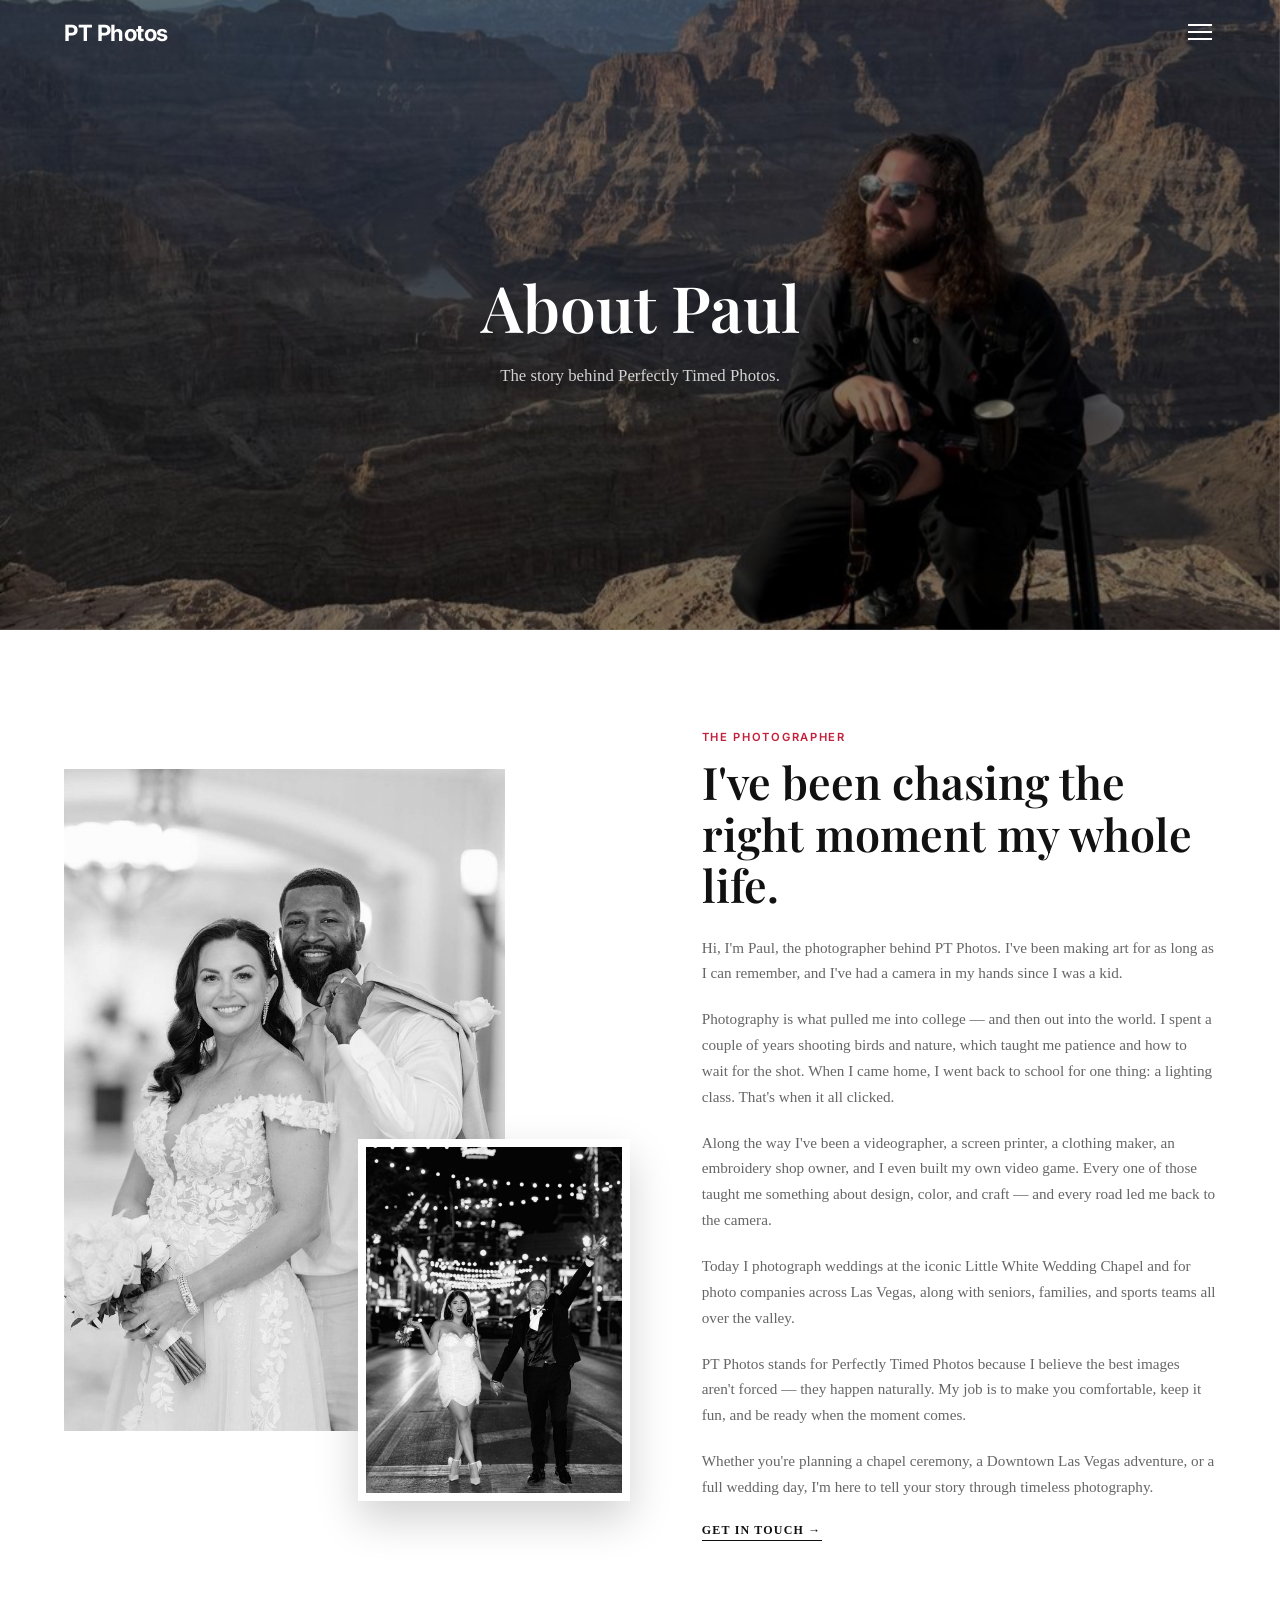
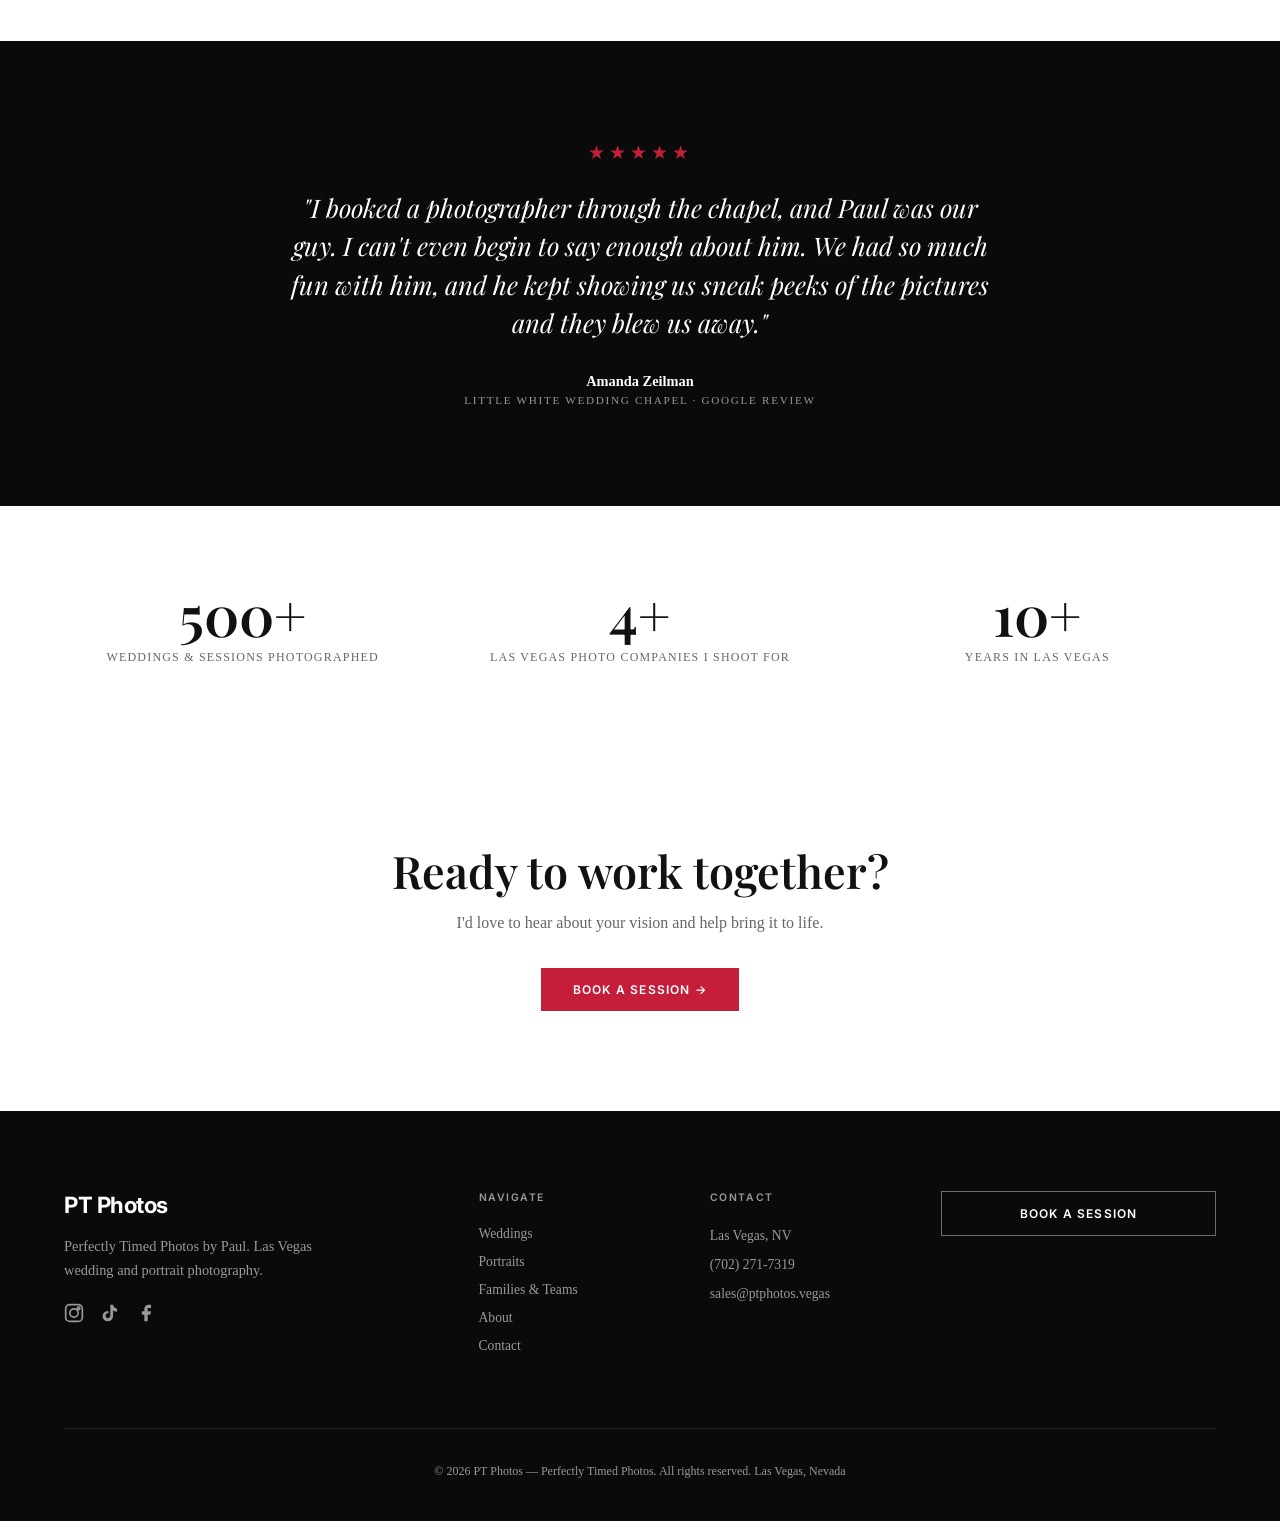
==== commit 38c91977: "Add files via upload" ====
--- a/about.html
+++ b/about.html
@@ -3,12 +3,12 @@
 <head>
     <meta charset="UTF-8">
     <meta name="viewport" content="width=device-width, initial-scale=1.0">
-    <title>About Paul | PT Photos Las Vegas</title>
-    <meta name="description" content="Meet Paul, the photographer behind PT Photos. Las Vegas wedding and portrait photographer, artist, and storyteller.">
+    <title>About Paul | Las Vegas Wedding & Portrait Photographer | PT Photos</title>
+    <meta name="description" content="Meet Paul, the artist behind PT Photos — a Las Vegas wedding and portrait photographer shooting chapel weddings, seniors, families and teams.">
     <link rel="canonical" href="https://ptphotos.vegas/about.html">
     <meta property="og:type" content="website">
-    <meta property="og:title" content="About Paul | PT Photos Las Vegas">
-    <meta property="og:description" content="Meet Paul, the photographer behind PT Photos. Las Vegas wedding and portrait photographer, artist, and storyteller.">
+    <meta property="og:title" content="About Paul | Las Vegas Wedding & Portrait Photographer | PT Photos">
+    <meta property="og:description" content="Meet Paul, the artist behind PT Photos — a Las Vegas wedding and portrait photographer shooting chapel weddings, seniors, families and teams.">
     <meta property="og:image" content="https://ptphotos.vegas/photo20.JPG">
     <meta property="og:url" content="https://ptphotos.vegas/about.html">
     <meta name="twitter:card" content="summary_large_image">
@@ -30,6 +30,7 @@
             <ul class="nav-menu" id="navMenu">
                 <li><a href="weddings.html">Weddings</a></li>
                 <li><a href="seniors.html">Portraits</a></li>
+                <li><a href="families-teams.html">Families &amp; Teams</a></li>
                 <li><a href="about.html" class="active">About</a></li>
                 <li><a href="contact.html">Contact</a></li>
             </ul>
@@ -39,7 +40,7 @@
     <!-- About Hero -->
     <section class="page-header" style="min-height:70vh">
         <div class="hero-bg">
-            <img src="photo20.JPG" alt="Paul - PT Photos">
+            <img src="photo20.JPG" alt="Paul, Las Vegas wedding and portrait photographer at PT Photos">
         </div>
         <div class="hero-overlay"></div>
         <div class="hero-content">
@@ -53,8 +54,8 @@
         <div class="container">
             <div class="about-home-grid reveal">
                 <div class="about-home-photos">
-                    <img loading="lazy" src="photo3.JPG" alt="Paul at work">
-                    <img loading="lazy" src="photo5.JPG" alt="Wedding moment">
+                    <img loading="lazy" src="about-chapel.jpg" alt="Bride and groom portraits inside a Las Vegas wedding chapel">
+                    <img loading="lazy" src="photo5.JPG" alt="Newlyweds celebrating on Fremont Street at night">
                 </div>
                 <div class="about-home-text">
                     <span class="section-label">The Photographer</span>
@@ -138,6 +139,7 @@
                     <ul class="footer-links">
                         <li><a href="weddings.html">Weddings</a></li>
                         <li><a href="seniors.html">Portraits</a></li>
+                        <li><a href="families-teams.html">Families &amp; Teams</a></li>
                         <li><a href="about.html">About</a></li>
                         <li><a href="contact.html">Contact</a></li>
                     </ul>
--- a/styles.css
+++ b/styles.css
@@ -312,6 +312,7 @@
 
 .hero h1,
 .family-sessions h1,
+.family-sessions .hero-title,
 .page-header h1 {
     font-family: var(--font-serif);
     font-size: clamp(2.2rem, 5vw, 4rem);
@@ -1246,3 +1247,280 @@
 @media (max-width: 768px) {
     .groups-grid { grid-template-columns: 1fr; }
 }
+
+/* 3-card package grid (Portraits page) */
+.packages-grid.packages-grid-3 {
+    grid-template-columns: repeat(3, 1fr);
+    max-width: 1000px;
+    margin-left: auto;
+    margin-right: auto;
+}
+.section-intro {
+    text-align: center;
+    max-width: 640px;
+    margin: 0 auto 40px;
+}
+.section-intro.light { color: var(--text-muted-dark); }
+@media (max-width: 900px) {
+    .packages-grid.packages-grid-3 { grid-template-columns: 1fr; max-width: 440px; }
+}
+.packages-section > .container > p.packages-note {
+    margin: 40px auto 0;
+}
+
+/* Senior gallery – desktop collage */
+.seniors-about-grid {
+    grid-template-columns: 5fr 7fr;
+    align-items: center;
+}
+.seniors-about-text .section-title {
+    font-size: clamp(1.8rem, 2.6vw, 2.4rem);
+}
+.seniors-gallery {
+    display: grid;
+    grid-template-columns: repeat(3, 1fr);
+    grid-template-rows: 210px 210px 340px;
+    grid-template-areas:
+        "a b b"
+        "a c d"
+        "e e e";
+    gap: 12px;
+}
+.seniors-gallery img {
+    width: 100%;
+    height: 100%;
+    aspect-ratio: auto;
+    object-fit: cover;
+    border-radius: 8px;
+}
+.seniors-gallery .sg-a { grid-area: a; object-position: 50% 30%; }
+.seniors-gallery .sg-b { grid-area: b; object-position: 50% 30%; }
+.seniors-gallery .sg-c { grid-area: c; object-position: 50% 65%; }
+.seniors-gallery .sg-d { grid-area: d; object-position: 50% 35%; }
+.seniors-gallery .sg-e { grid-area: e; object-position: 50% 40%; }
+@media (max-width: 1024px) {
+    .seniors-about-grid { grid-template-columns: 1fr; }
+}
+@media (max-width: 600px) {
+    .seniors-gallery {
+        grid-template-columns: 1fr 1fr;
+        grid-template-rows: 240px 240px 200px;
+        grid-template-areas:
+            "a b"
+            "c d"
+            "e e";
+    }
+    .seniors-gallery .sg-b { object-position: 25% 30%; }
+}
+
+/* Team photos */
+.team-slideshow{position:relative;aspect-ratio:3/2;margin:28px 0 8px;border-radius:8px;overflow:hidden;background:#111}
+.team-slideshow img{position:absolute;inset:0;width:100%;height:100%;object-fit:cover;opacity:0;transform:scale(1.04);transition:opacity 1.2s ease,transform 4.5s ease}
+.team-slideshow img.active{opacity:1;transform:scale(1)}
+.team-strip{display:grid;grid-template-columns:repeat(4,1fr);gap:10px;margin:8px 0 32px}
+.team-strip img{width:100%;aspect-ratio:4/5;object-fit:cover;border-radius:8px}
+.team-strip img:nth-child(1){object-position:50% 40%}
+@media (max-width:768px){.team-strip{grid-template-columns:1fr 1fr}}
+
+/* About Paul – larger desktop photos */
+@media (min-width: 1025px) {
+    .about-home-grid { grid-template-columns: 1.1fr 1fr; gap: 72px; align-items: center; }
+    .about-home-photos { display: block; position: relative; padding: 0 0 70px 0; }
+    .about-home-photos img:first-child { width: 78%; aspect-ratio: 2/3; display: block; }
+    .about-home-photos img:nth-child(2) {
+        position: absolute; right: 0; bottom: 0; width: 48%; aspect-ratio: 3/4;
+        border: 8px solid var(--bg); box-shadow: 0 18px 40px rgba(0,0,0,0.18);
+    }
+}
+@media (max-width: 1024px) {
+    .about-home-photos img:first-child { object-position: 50% 28%; }
+}
+
+/* ─── Weddings hero: photo first, mist rolls in, text appears ─── */
+.mist-intro .hero-bg img { animation: mistZoom 7s ease-out both; }
+.mist-intro .hero-overlay { animation: mistOverlay 2s ease 1.4s both; }
+.mist { position: absolute; inset: -10%; z-index: 1; pointer-events: none; overflow: hidden; }
+.mist-layer {
+    position: absolute; left: -20%; width: 140%; height: 70%; bottom: -10%;
+    border-radius: 50%; filter: blur(40px); opacity: 0;
+    background: radial-gradient(ellipse at center, rgba(255,255,255,0.42) 0%, rgba(255,255,255,0.14) 45%, rgba(255,255,255,0) 70%);
+}
+.mist-layer.m1 { animation: mistIn 2.6s ease-out 1.2s forwards, mistDrift 18s ease-in-out 3.8s infinite alternate; }
+.mist-layer.m2 { bottom: 15%; height: 55%; left: -40%; animation: mistIn 3s ease-out 1.6s forwards, mistDrift2 22s ease-in-out 4.6s infinite alternate; }
+.mist-layer.m3 { bottom: 35%; height: 45%; left: 10%; width: 110%; animation: mistIn 3s ease-out 2s forwards, mistDrift 26s ease-in-out 5s infinite alternate-reverse; }
+.mist-intro .hero-content { position: relative; z-index: 2; }
+.mist-intro .hero-content > * { opacity: 0; animation: mistText 1.6s cubic-bezier(.2,.7,.2,1) forwards; }
+.mist-intro .hero-content h1 { animation-delay: 2.4s; }
+.mist-intro .hero-content .hero-desc { animation-delay: 3.0s; }
+.mist-intro .hero-content .hero-buttons { animation-delay: 3.5s; }
+
+@keyframes mistZoom { from { transform: scale(1.08); } to { transform: scale(1); } }
+@keyframes mistOverlay { from { opacity: 0; } to { opacity: 1; } }
+@keyframes mistIn { from { opacity: 0; transform: translateY(18%) scale(0.95); } to { opacity: 1; transform: translateY(0) scale(1); } }
+@keyframes mistDrift { from { transform: translateX(0); } to { transform: translateX(8%); } }
+@keyframes mistDrift2 { from { transform: translateX(0) translateY(0); } to { transform: translateX(-6%) translateY(-4%); } }
+@keyframes mistText { from { opacity: 0; transform: translateY(14px); filter: blur(10px); } to { opacity: 1; transform: none; filter: blur(0); } }
+
+@media (prefers-reduced-motion: reduce) {
+    .mist-intro .hero-bg img, .mist-intro .hero-overlay, .mist-layer, .mist-intro .hero-content > * { animation: none !important; opacity: 1; filter: none; transform: none; }
+    .mist-layer { opacity: 0.6; }
+}
+.mist-intro .hero-content h1 { text-shadow: 0 2px 24px rgba(0,0,0,0.35); }
+.mist-intro .hero-content .hero-desc { color: #fff; text-shadow: 0 1px 12px rgba(0,0,0,0.5); }
+/* Homepage Portraits: keep the guitarist's head in frame */
+.family-sessions .hero-bg img { object-position: 50% 16%; }
+@media (min-width: 769px) {
+    .family-sessions { align-items: flex-end; }
+    .family-sessions .hero-content { padding-bottom: 7vh; }
+    .family-sessions .hero-bg img { object-position: 50% 12%; }
+}
+
+/* ─── Homepage hero: slow push-in toward her hand on his cheek ─── */
+.touch-intro .hero-bg img {
+    object-position: 58% 30%;
+    transform-origin: 60% 32%;
+    animation: touchPush 9s cubic-bezier(.25,.6,.3,1) both;
+}
+.touch-intro .hero-overlay { animation: touchOverlay 1.8s ease 1.2s both; }
+.touch-intro .hero-content > * { opacity: 0; animation: touchText 1.4s cubic-bezier(.2,.7,.2,1) forwards; }
+.touch-intro .hero-content .hero-label { animation-delay: 1.6s; }
+.touch-intro .hero-content h1 { animation-delay: 1.9s; }
+.touch-intro .hero-content .hero-desc { animation-delay: 2.4s; }
+.touch-intro .hero-content .btn { animation-delay: 2.8s; }
+@keyframes touchPush { from { transform: scale(1); } to { transform: scale(1.1); } }
+@keyframes touchOverlay { from { opacity: 0.35; } to { opacity: 1; } }
+@keyframes touchText { from { opacity: 0; transform: translateY(16px); } to { opacity: 1; transform: none; } }
+@media (prefers-reduced-motion: reduce) {
+    .touch-intro .hero-bg img, .touch-intro .hero-overlay, .touch-intro .hero-content > * { animation: none !important; opacity: 1; transform: none; }
+}
+@media (min-width: 769px) {
+    .touch-intro { align-items: flex-end; }
+    .touch-intro .hero-content { padding-bottom: 9vh; }
+    .touch-intro .hero-bg img { object-position: 58% 22%; transform-origin: 60% 26%; }
+}
+
+/* ─── Homepage Portraits: animate when scrolled into view ─── */
+.scroll-intro .hero-bg img { transform: scale(1.08); transition: transform 8s cubic-bezier(.25,.6,.3,1); }
+.scroll-intro .hero-overlay { opacity: 0.35; transition: opacity 1.6s ease 0.9s; }
+.scroll-intro .hero-content > * { opacity: 0; transform: translateY(16px); transition: opacity 1.3s cubic-bezier(.2,.7,.2,1), transform 1.3s cubic-bezier(.2,.7,.2,1); }
+.scroll-intro.in-view .hero-bg img { transform: scale(1); }
+.scroll-intro.in-view .hero-overlay { opacity: 1; }
+.scroll-intro.in-view .hero-content > * { opacity: 1; transform: none; }
+.scroll-intro.in-view .hero-content .hero-label { transition-delay: 1.1s; }
+.scroll-intro.in-view .hero-content .hero-title { transition-delay: 1.4s; }
+.scroll-intro.in-view .hero-content .hero-desc { transition-delay: 1.9s; }
+.scroll-intro.in-view .hero-content .btn { transition-delay: 2.3s; }
+@media (prefers-reduced-motion: reduce) {
+    .scroll-intro .hero-bg img, .scroll-intro .hero-overlay, .scroll-intro .hero-content > * { transition: none !important; opacity: 1; transform: none; }
+}
+
+/* ─── Portraits page animations ─── */
+/* Header: photo first, gentle push-in, text rises in */
+.page-intro .hero-bg img { animation: piPush 9s cubic-bezier(.25,.6,.3,1) both; }
+.page-intro .hero-overlay { animation: piOverlay 1.6s ease 1s both; }
+.page-intro .hero-content > * { opacity: 0; animation: piText 1.3s cubic-bezier(.2,.7,.2,1) forwards; }
+.page-intro .hero-content .hero-label { animation-delay: 1.3s; }
+.page-intro .hero-content h1 { animation-delay: 1.6s; }
+.page-intro .hero-content .hero-desc { animation-delay: 2.1s; }
+.page-intro .hero-content .btn { animation-delay: 2.5s; }
+@keyframes piPush { from { transform: scale(1.1); } to { transform: scale(1); } }
+@keyframes piOverlay { from { opacity: 0.3; } to { opacity: 1; } }
+@keyframes piText { from { opacity: 0; transform: translateY(16px); } to { opacity: 1; transform: none; } }
+
+/* Staggered children: photos and cards appear one after another */
+.seniors-gallery img,
+.packages-grid .package-card,
+.groups-grid .group-card,
+.team-strip img,
+.process-grid .process-step {
+    opacity: 0; transform: translateY(24px) scale(0.98);
+    transition: opacity 0.9s cubic-bezier(.2,.7,.2,1), transform 0.9s cubic-bezier(.2,.7,.2,1), border-color 0.3s ease, box-shadow 0.3s ease;
+}
+.reveal.active .seniors-gallery img,
+.seniors-about-grid.reveal.active .seniors-gallery img,
+.packages-grid.reveal.active .package-card,
+.reveal.active .groups-grid .group-card,
+.team-strip.reveal.active img,
+.process-grid.reveal.active .process-step { opacity: 1; transform: none; }
+.seniors-gallery img:nth-child(2), .packages-grid .package-card:nth-child(2), .groups-grid .group-card:nth-child(2), .team-strip img:nth-child(2), .process-grid .process-step:nth-child(2) { transition-delay: 0.15s; }
+.seniors-gallery img:nth-child(3), .packages-grid .package-card:nth-child(3), .team-strip img:nth-child(3), .process-grid .process-step:nth-child(3) { transition-delay: 0.3s; }
+.seniors-gallery img:nth-child(4), .team-strip img:nth-child(4), .process-grid .process-step:nth-child(4) { transition-delay: 0.45s; }
+.seniors-gallery img:nth-child(5) { transition-delay: 0.6s; }
+/* Hover lift on photos and package cards */
+@media (hover: hover) {
+    .seniors-gallery img, .team-strip img { will-change: transform; }
+    .reveal.active .seniors-gallery img:hover, .team-strip.reveal.active img:hover { transform: scale(1.03); transition-delay: 0s; }
+    .packages-grid.reveal.active .package-card:hover { transform: translateY(-6px); transition-delay: 0s; }
+}
+@media (prefers-reduced-motion: reduce) {
+    .page-intro .hero-bg img, .page-intro .hero-overlay, .page-intro .hero-content > * { animation: none !important; opacity: 1; transform: none; }
+    .seniors-gallery img, .packages-grid .package-card, .groups-grid .group-card, .team-strip img, .process-grid .process-step { opacity: 1 !important; transform: none !important; transition: none !important; }
+}
+/* Portraits page header: keep the guitarist's head in frame */
+.page-intro .hero-bg img { object-position: 50% 14%; }
+@media (min-width: 769px) {
+    .page-intro { align-items: flex-end; }
+    .page-intro .hero-content { padding-bottom: 8vh; }
+}
+/* Homepage About Paul: bigger photos */
+@media (min-width: 1025px) {
+    #about .container { max-width: 1320px; }
+    #about .about-home-grid { grid-template-columns: 1.45fr 1fr; gap: 64px; }
+    #about .about-home-photos { padding-bottom: 90px; }
+    #about .about-home-photos img:first-child { width: 80%; aspect-ratio: 4/5; }
+    #about .about-home-photos img:nth-child(2) { width: 50%; aspect-ratio: 4/5; }
+}
+
+.ft-header .hero-bg img { object-position: 50% 40%; }
+
+/* ─── Trombone photo: larger, with twinkling bokeh ─── */
+.bokeh-wrap { position: relative; overflow: hidden; border-radius: 8px; }
+.bokeh-wrap { container-type: size; }
+.bokeh-frame { position: absolute; left: 50%; top: 40%; width: max(100cqw, calc(100cqh * 1280 / 853)); aspect-ratio: 1280 / 853; transform: translate(-50%, -40%); }
+.bokeh-frame img { width: 100%; height: 100%; display: block; }
+.bokeh { position: absolute; inset: 0; pointer-events: none; mix-blend-mode: screen; filter: blur(1.5px); }
+.bokeh i {
+    position: absolute; border-radius: 50%; aspect-ratio: 1; transform: translate(-50%,-50%) scale(0.6); opacity: 0;
+    background: radial-gradient(circle, rgba(255,250,235,1) 0%, rgba(255,215,140,0.9) 22%, rgba(255,175,80,0.45) 48%, rgba(255,160,60,0) 70%);
+    animation-name: twinkle; animation-iteration-count: infinite; animation-timing-function: ease-in-out;
+}
+.bokeh i:nth-child(3n) { background: radial-gradient(circle, rgba(255,240,210,0.95) 0%, rgba(255,220,170,0.5) 40%, rgba(255,220,170,0) 70%); }
+@keyframes twinkle {
+    0%, 100% { opacity: 0; transform: translate(-50%,-50%) scale(0.6); }
+    50% { opacity: 1; transform: translate(-50%,-50%) scale(1.15); }
+}
+@media (max-width: 600px) { .seniors-gallery { grid-template-rows: 240px 240px 260px; } }
+
+/* ─── "Pick your experience." ─── */
+.pick-title span { display: inline-block; opacity: 0; transform: translateY(28px) rotate(2deg); transition: opacity 0.8s cubic-bezier(.2,.7,.2,1), transform 0.8s cubic-bezier(.2,.7,.2,1); }
+.pick-title.active span { opacity: 1; transform: none; }
+.pick-title.active span:nth-child(2) { transition-delay: 0.15s; }
+.pick-title.active span:nth-child(3) { transition-delay: 0.3s; }
+.pick-title::after { content: ""; display: block; width: 0; height: 2px; margin: 18px auto 0; background: var(--accent); transition: width 0.9s cubic-bezier(.2,.7,.2,1) 0.6s; }
+.pick-title.active::after { width: 72px; }
+.packages-grid .package-card.featured { position: relative; overflow: hidden; }
+.packages-grid .package-card.featured::after {
+    content: ""; position: absolute; top: 0; left: -60%; width: 40%; height: 100%; pointer-events: none;
+    background: linear-gradient(100deg, rgba(255,255,255,0) 0%, rgba(255,255,255,0.28) 50%, rgba(255,255,255,0) 100%);
+    transform: skewX(-18deg);
+}
+.packages-grid.reveal.active .package-card.featured::after { animation: shine 1.4s ease 1.1s 1 forwards; }
+@keyframes shine { to { left: 130%; } }
+@media (prefers-reduced-motion: reduce) {
+    .bokeh i { animation: none; opacity: 0.4; transform: translate(-50%,-50%); }
+    .pick-title span { opacity: 1; transform: none; transition: none; }
+    .packages-grid .package-card.featured::after { display: none; }
+}
+
+/* ─── Review carousel (swipe) ─── */
+.testimonial-carousel { position: relative; max-width: 820px; margin: 0 auto; }
+.testimonial-track { display: flex; overflow-x: auto; scroll-snap-type: x mandatory; scroll-behavior: smooth; scrollbar-width: none; -webkit-overflow-scrolling: touch; }
+.testimonial-track::-webkit-scrollbar { display: none; }
+.testimonial-slide { flex: 0 0 100%; scroll-snap-align: center; padding: 0 56px; box-sizing: border-box; display: flex; flex-direction: column; justify-content: center; }
+.t-arrow { position: absolute; top: 45%; transform: translateY(-50%); background: none; border: 1px solid rgba(255,255,255,0.25); color: var(--text-light); width: 40px; height: 40px; border-radius: 50%; font-size: 1.5rem; line-height: 1; cursor: pointer; transition: var(--transition); z-index: 2; }
+.t-arrow:hover { border-color: var(--accent); color: var(--accent); }
+.t-prev { left: 0; } .t-next { right: 0; }
+.t-dots { display: flex; justify-content: center; gap: 10px; margin-top: 36px; }
+.t-dot { width: 8px; height: 8px; border-radius: 50%; border: none; padding: 0; background: rgba(255,255,255,0.25); cursor: pointer; transition: var(--transition); }
+.t-dot.active { background: var(--accent); width: 22px; border-radius: 4px; }
+@media (max-width: 768px) { .t-arrow { display: none; } .testimonial-slide { padding: 0 8px; } }
